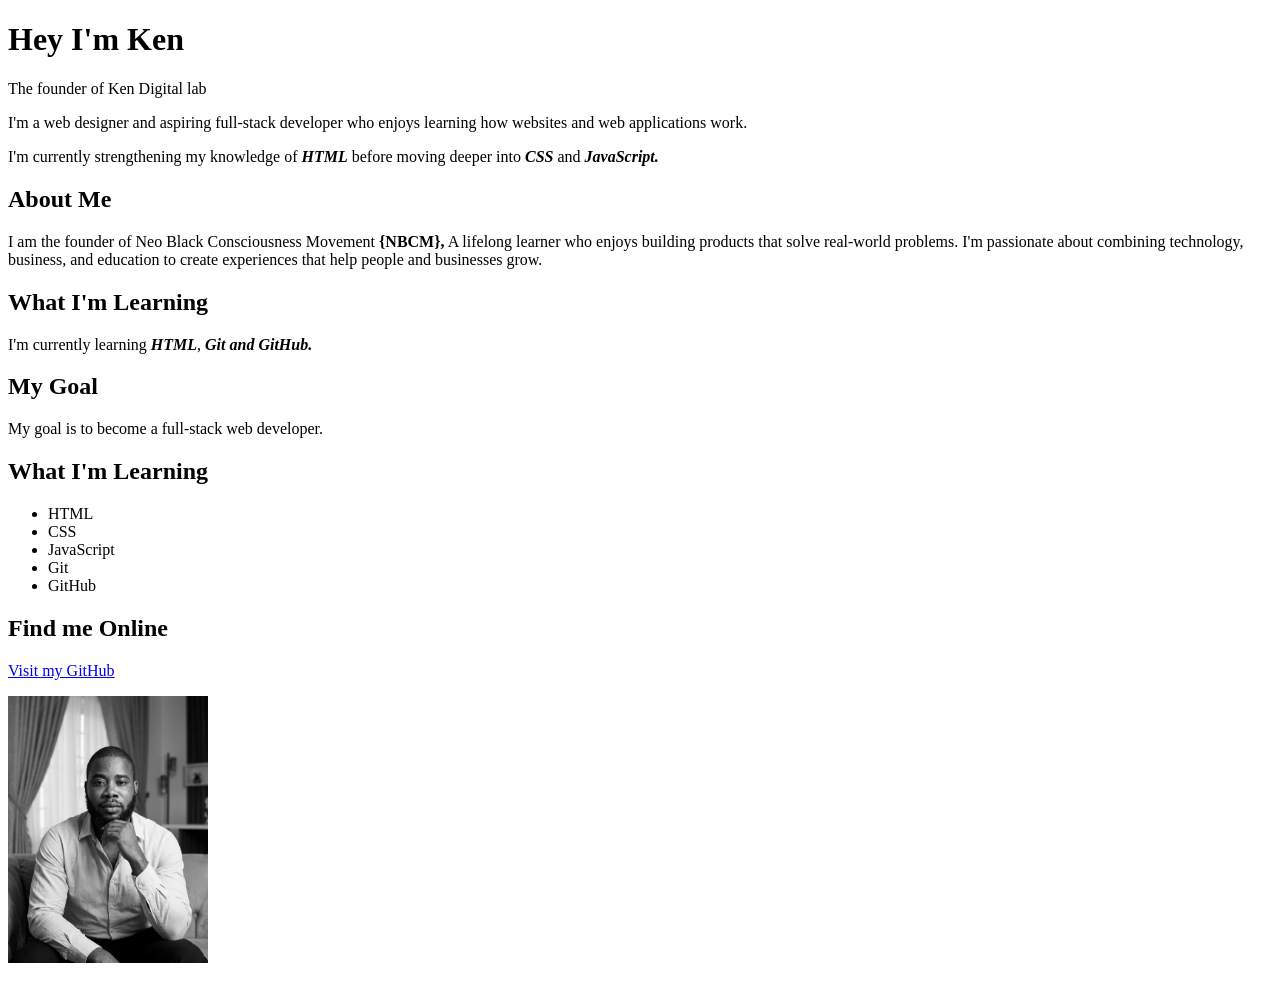
==== Projects/about-me/index.html @ 2eb99527 "Practice HTML structure, links, lists and images" ====
<!DOCTYPE html>
<html lang="en">
<head>
    <meta charset="UTF-8">
    <meta name="viewport" content="width=device-width, initial-scale=1.0">
    <title>About Imafe Kennedy</title>
</head>
<body>
<h1>Hey I'm Ken</h1>  
<p>The founder of Ken Digital lab</p>  
<p> I'm a web designer and aspiring full-stack developer who enjoys
    learning how websites and web applications work.</p>
<p> I'm currently strengthening my knowledge of <strong><em>HTML</em></strong> before moving
    deeper into <strong><em>CSS</em></strong> and <strong><em>JavaScript.</em></strong></p>

<!-- About me section -->

<h2>About Me</h2>
<p>I am the founder of Neo Black Consciousness Movement <strong>{NBCM},</strong> A lifelong learner who enjoys building products that solve real-world problems. I'm passionate about combining technology, business, and education to create experiences that help people and businesses grow.</p>

<h2>What I'm Learning</h2>
<p>I'm currently learning <strong><em>HTML</em></strong>, <strong><em>Git and GitHub.</em></strong></p>

<h2>My Goal</h2>
<p>My goal is to become a full-stack web developer.</p>

<h2>What I'm Learning</h2>
<ul>
    <li>HTML</li>
    <li>CSS</li>
    <li>JavaScript</li>
    <li>Git</li>
    <li>GitHub</li>
</ul>

<h2>Find me Online</h2>
<a href="https://github.com/digitaltemple07">Visit my GitHub</a>

<p>
<img src="../../Assets/images/ken.png" alt="Portrait of Ken" width="200">
</p>
 
</body>
</html>
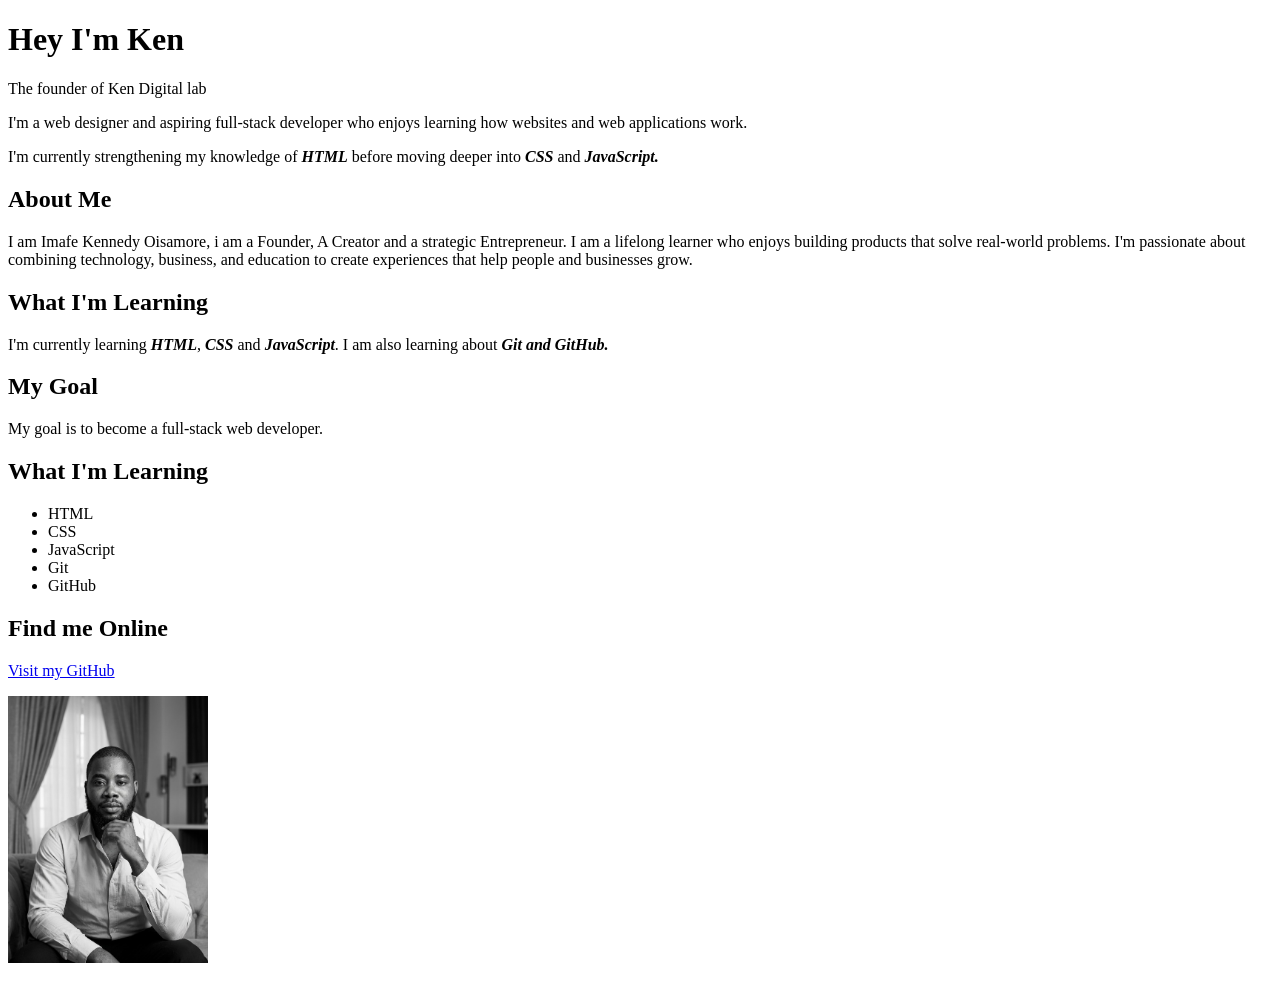
==== commit 2b0422b6: "Commit modified" ====
--- a/Projects/about-me/index.html
+++ b/Projects/about-me/index.html
@@ -16,10 +16,10 @@
 <!-- About me section -->
 
 <h2>About Me</h2>
-<p>I am the founder of Neo Black Consciousness Movement <strong>{NBCM},</strong> A lifelong learner who enjoys building products that solve real-world problems. I'm passionate about combining technology, business, and education to create experiences that help people and businesses grow.</p>
+<p>I am Imafe Kennedy Oisamore, i am a Founder, A Creator and a strategic Entrepreneur. I am a lifelong learner who enjoys building products that solve real-world problems. I'm passionate about combining technology, business, and education to create experiences that help people and businesses grow.</p>
 
 <h2>What I'm Learning</h2>
-<p>I'm currently learning <strong><em>HTML</em></strong>, <strong><em>Git and GitHub.</em></strong></p>
+<p>I'm currently learning <strong><em>HTML</em></strong>, <strong><em>CSS</em></strong> and <strong><em>JavaScript</em></strong>. I am also learning about <strong><em>Git and GitHub.</em></strong></p>
 
 <h2>My Goal</h2>
 <p>My goal is to become a full-stack web developer.</p>
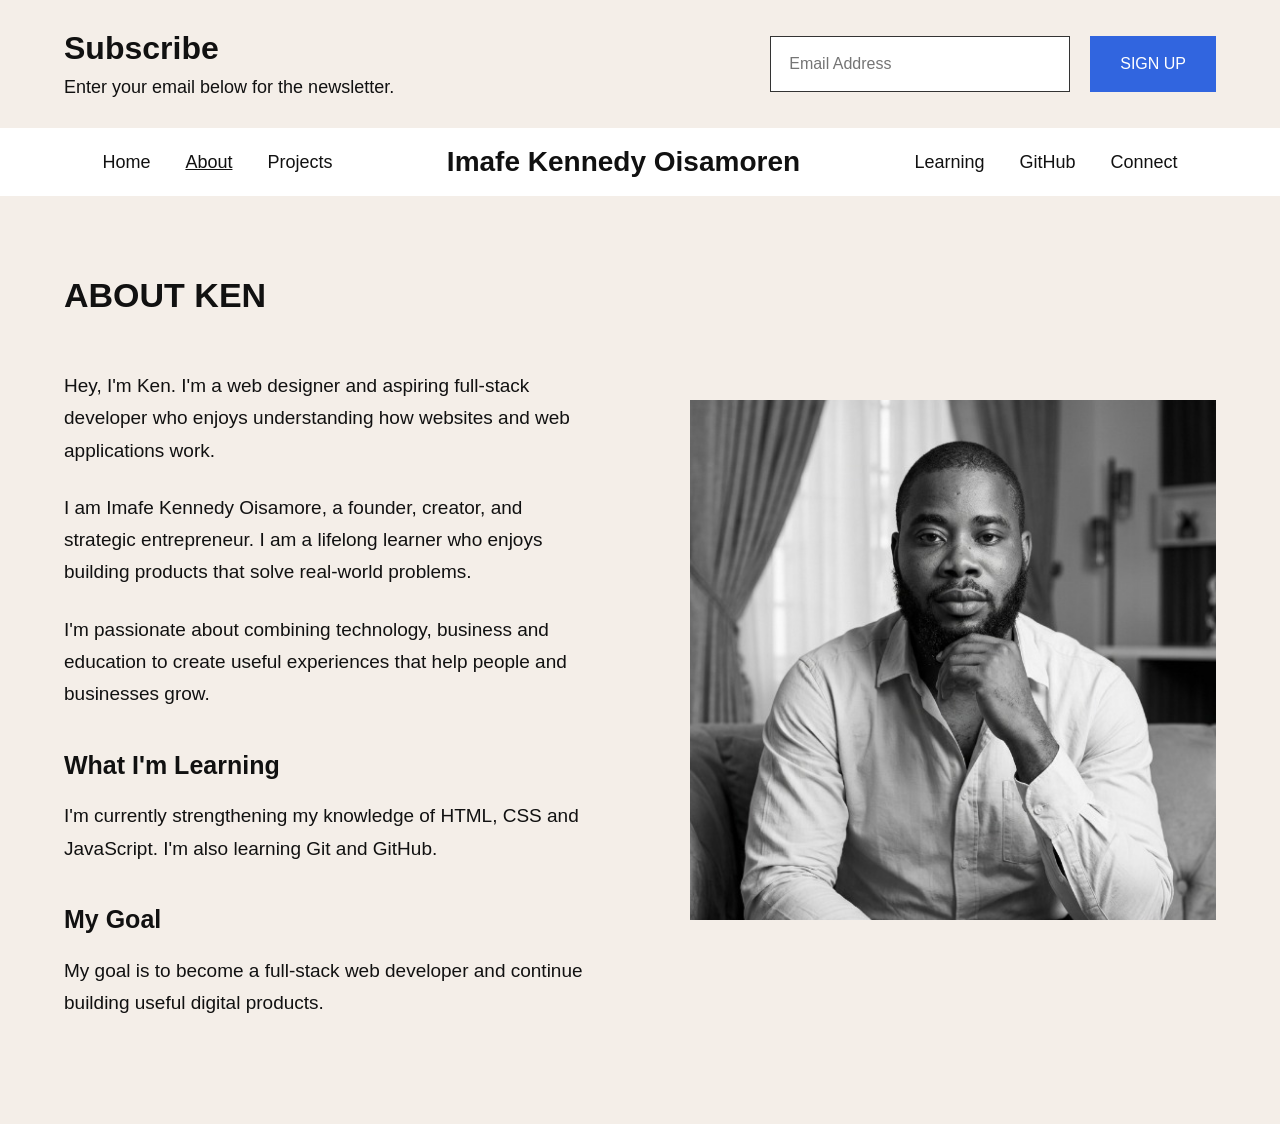
==== commit 9d36baae: "Add html and css modified" ====
--- a/Projects/about-me/index.html
+++ b/Projects/about-me/index.html
@@ -4,41 +4,116 @@
     <meta charset="UTF-8">
     <meta name="viewport" content="width=device-width, initial-scale=1.0">
     <title>About Imafe Kennedy</title>
+    <link rel="stylesheet" href="style.css">
 </head>
+
+
 <body>
-<h1>Hey I'm Ken</h1>  
-<p>The founder of Ken Digital lab</p>  
-<p> I'm a web designer and aspiring full-stack developer who enjoys
-    learning how websites and web applications work.</p>
-<p> I'm currently strengthening my knowledge of <strong><em>HTML</em></strong> before moving
-    deeper into <strong><em>CSS</em></strong> and <strong><em>JavaScript.</em></strong></p>
+    <!-- Newsletter Section -->
+    <section class="subscribe-section">
 
-<!-- About me section -->
+        <div class="subscribe-text">
+            <h2>Subscribe</h2>
 
-<h2>About Me</h2>
-<p>I am Imafe Kennedy Oisamore, i am a Founder, A Creator and a strategic Entrepreneur. I am a lifelong learner who enjoys building products that solve real-world problems. I'm passionate about combining technology, business, and education to create experiences that help people and businesses grow.</p>
+            <p>Enter your email below for the newsletter.</p>
+        </div>
 
-<h2>What I'm Learning</h2>
-<p>I'm currently learning <strong><em>HTML</em></strong>, <strong><em>CSS</em></strong> and <strong><em>JavaScript</em></strong>. I am also learning about <strong><em>Git and GitHub.</em></strong></p>
+        <form class="subscribe-form">
+            <input
+                type="email"
+                placeholder="Email Address"
+            >
 
-<h2>My Goal</h2>
-<p>My goal is to become a full-stack web developer.</p>
+            <button type="submit">SIGN UP</button>
+        </form>
 
-<h2>What I'm Learning</h2>
-<ul>
-    <li>HTML</li>
-    <li>CSS</li>
-    <li>JavaScript</li>
-    <li>Git</li>
-    <li>GitHub</li>
-</ul>
+    </section>
 
-<h2>Find me Online</h2>
-<a href="https://github.com/digitaltemple07">Visit my GitHub</a>
 
-<p>
-<img src="../../Assets/images/ken.png" alt="Portrait of Ken" width="200">
-</p>
- 
-</body>
-</html>+    <!-- Navigation -->
+    <nav class="navbar">
+
+        <div class="nav-left">
+            <a href="#">Home</a>
+            <a href="#" class="active">About</a>
+            <a href="#">Projects</a>
+        </div>
+
+
+        <div class="brand">
+            Imafe Kennedy Oisamoren
+        </div>
+
+
+        <div class="nav-right">
+            <a href="#">Learning</a>
+            <a href="https://github.com/digitaltemple07">
+                GitHub
+            </a>
+            <a href="#">Connect</a>
+        </div>
+
+    </nav>
+
+       <!-- Main About Section -->
+    <main class="about-section">
+
+        <div class="about-content">
+
+            <!-- Left Side -->
+            <div class="about-text">
+
+                <h1>ABOUT KEN</h1>
+
+                <p>
+                    Hey, I'm Ken. I'm a web designer and aspiring
+                    full-stack developer who enjoys understanding
+                    how websites and web applications work.
+                </p>
+
+                <p>
+                    I am Imafe Kennedy Oisamore, a founder, creator,
+                    and strategic entrepreneur. I am a lifelong learner
+                    who enjoys building products that solve real-world
+                    problems.
+                </p>
+
+                <p>
+                    I'm passionate about combining technology,
+                    business and education to create useful experiences
+                    that help people and businesses grow.
+                </p>
+
+
+                <h2>What I'm Learning</h2>
+
+                <p>
+                    I'm currently strengthening my knowledge of
+                    HTML, CSS and JavaScript. I'm also learning
+                    Git and GitHub.
+                </p>
+
+
+                <h2>My Goal</h2>
+
+                <p>
+                    My goal is to become a full-stack web developer
+                    and continue building useful digital products.
+                </p>
+
+            </div>
+
+
+            <!-- Right Side -->
+            <div class="about-image">
+
+                <img
+                    src="../../../Assets/images/ken.png"
+                    alt="Portrait of Ken"
+                >
+
+            </div>
+
+        </div>
+
+    </main>
--- a/Projects/about-me/style.css
+++ b/Projects/about-me/style.css
@@ -0,0 +1,259 @@
+* {
+    box-sizing: border-box;
+}
+
+
+body {
+    margin: 0;
+
+    font-family: Arial, Helvetica, sans-serif;
+
+    color: #111;
+
+    background-color: #f4eee8;
+}
+
+
+/* ========================
+   SUBSCRIBE
+======================== */
+
+.subscribe-section {
+    display: flex;
+
+    justify-content: space-between;
+
+    align-items: center;
+
+    padding: 30px 5%;
+}
+
+
+.subscribe-text h2 {
+    margin: 0 0 10px;
+
+    font-size: 32px;
+}
+
+
+.subscribe-text p {
+    margin: 0;
+
+    font-size: 18px;
+}
+
+
+.subscribe-form {
+    display: flex;
+
+    gap: 20px;
+}
+
+
+.subscribe-form input {
+    width: 300px;
+
+    padding: 18px;
+
+    border: 1px solid #333;
+
+    font-size: 16px;
+}
+
+
+.subscribe-form button {
+    padding: 18px 30px;
+
+    border: none;
+
+    background-color: #3165df;
+
+    color: white;
+
+    font-size: 16px;
+
+    cursor: pointer;
+}
+
+
+/* ========================
+   NAVIGATION
+======================== */
+
+.navbar {
+    display: flex;
+
+    justify-content: space-between;
+
+    align-items: center;
+
+    padding: 18px 8%;
+
+    background-color: white;
+}
+
+
+.nav-left,
+.nav-right {
+    display: flex;
+
+    gap: 35px;
+}
+
+
+.navbar a {
+    color: #111;
+
+    text-decoration: none;
+
+    font-size: 18px;
+}
+
+
+.navbar a:hover {
+    text-decoration: underline;
+}
+
+
+.navbar .active {
+    text-decoration: underline;
+}
+
+
+.brand {
+    font-size: 28px;
+
+    font-weight: bold;
+}
+
+
+/* ========================
+   ABOUT
+======================== */
+
+.about-section {
+    padding: 80px 5%;
+}
+
+
+.about-content {
+    max-width: 1500px;
+
+    margin: auto;
+
+    display: flex;
+
+    justify-content: space-between;
+
+    align-items: center;
+
+    gap: 100px;
+}
+
+
+.about-text {
+    flex: 1;
+}
+
+
+.about-text h1 {
+    margin-top: 0;
+
+    margin-bottom: 55px;
+
+    font-size: 34px;
+}
+
+
+.about-text h2 {
+    margin-top: 40px;
+
+    font-size: 25px;
+}
+
+
+.about-text p {
+    margin-bottom: 25px;
+
+    font-size: 19px;
+
+    line-height: 1.7;
+}
+
+
+.about-image {
+    flex: 1;
+}
+
+
+.about-image img {
+    display: block;
+
+    width: 100%;
+
+    max-width: 600px;
+
+    height: 520px;
+
+    object-fit: cover;
+}
+
+
+/* ========================
+   MOBILE DESIGN
+======================== */
+
+@media (max-width: 800px) {
+
+    .subscribe-section {
+        flex-direction: column;
+
+        align-items: flex-start;
+
+        gap: 25px;
+    }
+
+
+    .subscribe-form {
+        width: 100%;
+
+        flex-direction: column;
+    }
+
+
+    .subscribe-form input {
+        width: 100%;
+    }
+
+
+    .navbar {
+        flex-direction: column;
+
+        gap: 20px;
+    }
+
+
+    .nav-left,
+    .nav-right {
+        flex-wrap: wrap;
+
+        justify-content: center;
+
+        gap: 20px;
+    }
+
+
+    .about-content {
+        flex-direction: column;
+
+        gap: 40px;
+    }
+
+
+    .about-image img {
+        width: 100%;
+
+        height: auto;
+    }
+
+}
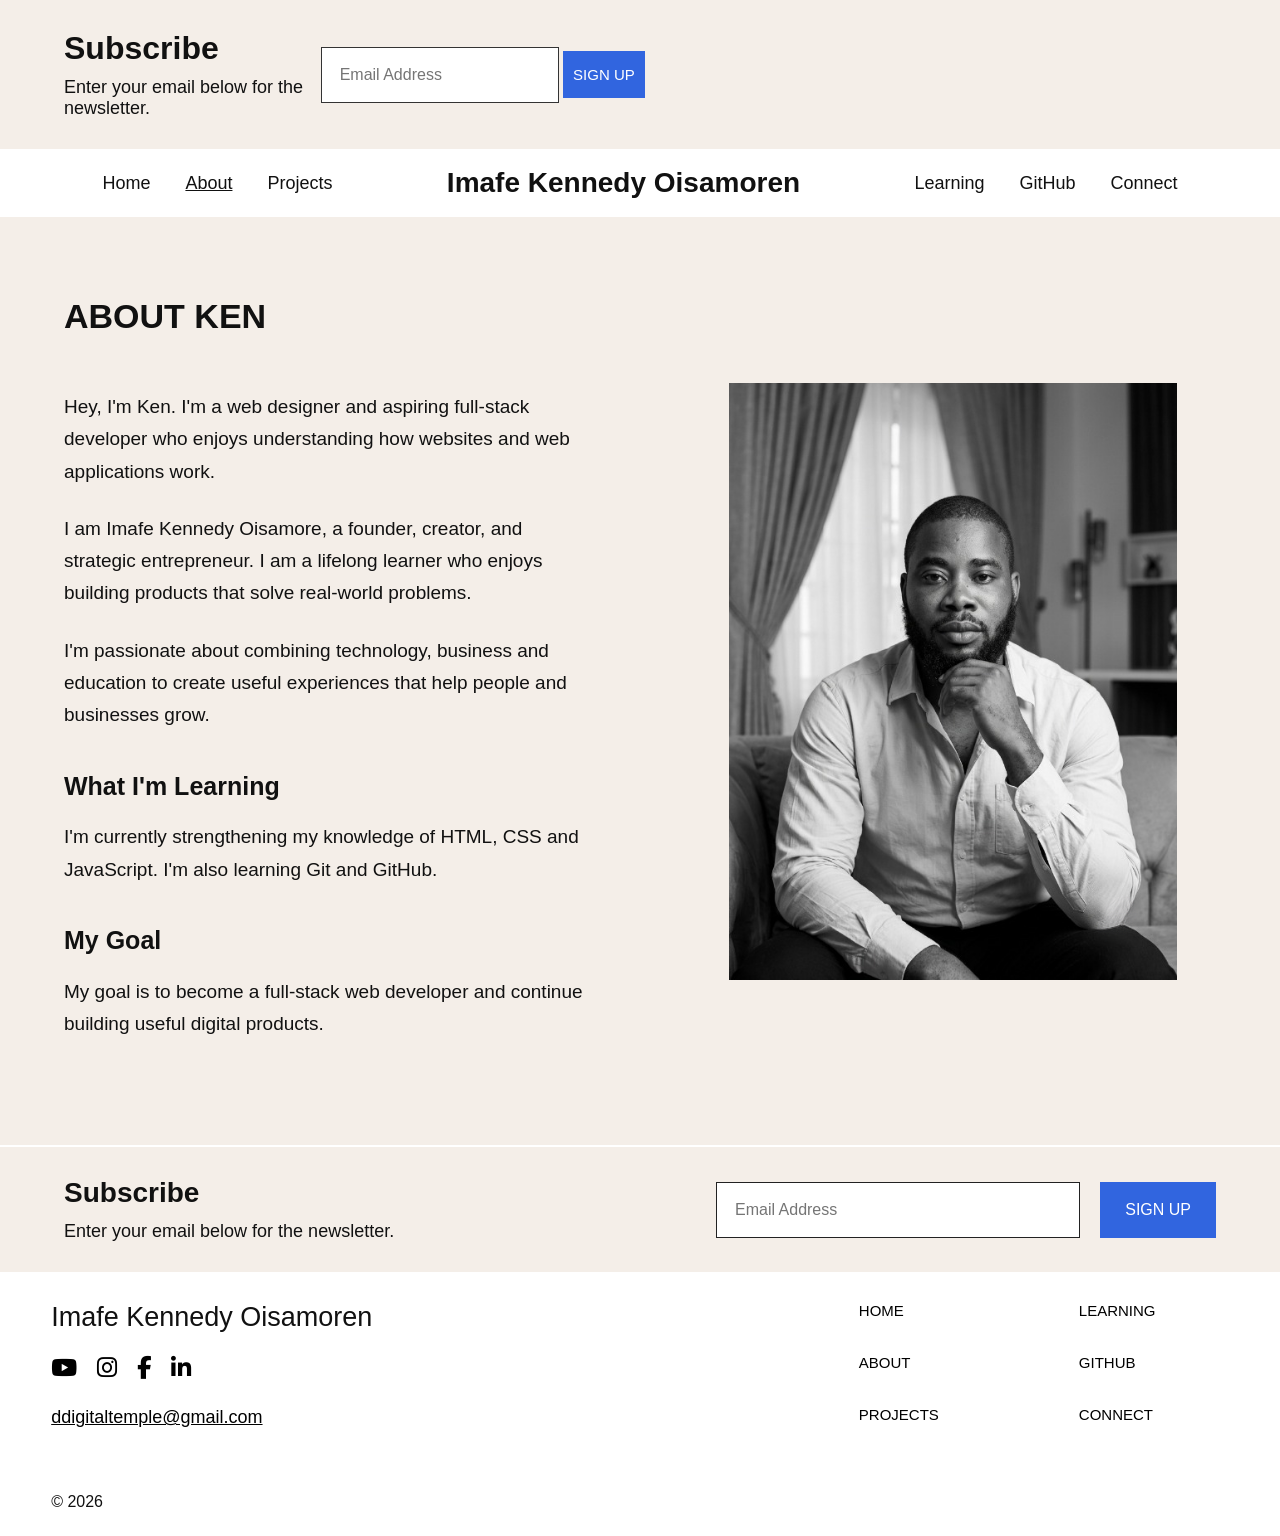
==== commit 5eea5d87: "Add updated changes" ====
--- a/Projects/about-me/index.html
+++ b/Projects/about-me/index.html
@@ -1,119 +1,159 @@
-<!DOCTYPE html>
+<!doctype html>
 <html lang="en">
-<head>
-    <meta charset="UTF-8">
-    <meta name="viewport" content="width=device-width, initial-scale=1.0">
+  <head>
+    <meta charset="UTF-8" />
+    <meta name="viewport" content="width=device-width, initial-scale=1.0" />
     <title>About Imafe Kennedy</title>
-    <link rel="stylesheet" href="style.css">
-</head>
+    <link rel="stylesheet" href="style.css" />
 
+    <link
+      rel="stylesheet"
+      href="https://cdnjs.cloudflare.com/ajax/libs/font-awesome/6.5.2/css/all.min.css"
+    />
+  </head>
 
-<body>
+  <body>
     <!-- Newsletter Section -->
     <section class="subscribe-section">
+      <div class="subscribe-text">
+        <h2>Subscribe</h2>
 
-        <div class="subscribe-text">
-            <h2>Subscribe</h2>
+        <p>Enter your email below for the newsletter.</p>
+      </div>
 
-            <p>Enter your email below for the newsletter.</p>
-        </div>
+      <form class="subscribe-form">
+        <input type="email" placeholder="Email Address" />
 
-        <form class="subscribe-form">
-            <input
-                type="email"
-                placeholder="Email Address"
-            >
-
-            <button type="submit">SIGN UP</button>
-        </form>
-
+        <button type="submit">SIGN UP</button>
+      </form>
     </section>
-
 
     <!-- Navigation -->
     <nav class="navbar">
+      <div class="nav-left">
+        <a href="#">Home</a>
+        <a href="#" class="active">About</a>
+        <a href="#">Projects</a>
+      </div>
 
-        <div class="nav-left">
-            <a href="#">Home</a>
-            <a href="#" class="active">About</a>
-            <a href="#">Projects</a>
+      <div class="brand">Imafe Kennedy Oisamoren</div>
+
+      <!-- Hamburger Menu -->
+      <button class="menu-toggle" aria-label="Open navigation menu">
+        <span></span>
+        <span></span>
+        <span></span>
+      </button>
+
+      <div class="nav-right">
+        <a href="#">Learning</a>
+        <a href="https://github.com/digitaltemple07"> GitHub </a>
+        <a href="#">Connect</a>
+      </div>
+    </nav>
+
+    <!-- Main About Section -->
+    <main class="about-section">
+      <div class="about-content">
+        <!-- Left Side -->
+        <div class="about-text">
+          <h1>ABOUT KEN</h1>
+
+          <p>
+            Hey, I'm Ken. I'm a web designer and aspiring full-stack developer
+            who enjoys understanding how websites and web applications work.
+          </p>
+
+          <p>
+            I am Imafe Kennedy Oisamore, a founder, creator, and strategic
+            entrepreneur. I am a lifelong learner who enjoys building products
+            that solve real-world problems.
+          </p>
+
+          <p>
+            I'm passionate about combining technology, business and education to
+            create useful experiences that help people and businesses grow.
+          </p>
+
+          <h2>What I'm Learning</h2>
+
+          <p>
+            I'm currently strengthening my knowledge of HTML, CSS and
+            JavaScript. I'm also learning Git and GitHub.
+          </p>
+
+          <h2>My Goal</h2>
+
+          <p>
+            My goal is to become a full-stack web developer and continue
+            building useful digital products.
+          </p>
         </div>
 
+        <!-- Right Side -->
+        <div class="about-image">
+          <img src="../../../Assets/images/ken.png" alt="Portrait of Ken" />
+        </div>
+      </div>
+    </main>
 
-        <div class="brand">
-            Imafe Kennedy Oisamoren
+    <!-- SUBSCRIBE SECTION -->
+
+    <section class="footer-subscribe">
+      <div class="footer-subscribe-text">
+        <h2>Subscribe</h2>
+        <p>Enter your email below for the newsletter.</p>
+      </div>
+
+      <form class="footer-subscribe-form">
+        <input type="email" placeholder="Email Address" />
+        <button type="submit">SIGN UP</button>
+      </form>
+    </section>
+
+    <!-- FOOTER -->
+
+    <footer class="footer">
+      <div class="footer-left">
+        <h2>Imafe Kennedy Oisamoren</h2>
+
+        <div class="social-links">
+          <a href="#" aria-label="YouTube">
+            <i class="fa-brands fa-youtube"></i>
+          </a>
+
+          <a href="#" aria-label="Instagram">
+            <i class="fa-brands fa-instagram"></i>
+          </a>
+
+          <a href="#" aria-label="Facebook">
+            <i class="fa-brands fa-facebook-f"></i>
+          </a>
+
+          <a href="#" aria-label="LinkedIn">
+            <i class="fa-brands fa-linkedin-in"></i>
+          </a>
+        </div>
+        <a class="footer-email" href="mailto:ddigitaltemple@gmail.com">
+          ddigitaltemple@gmail.com
+        </a>
+      </div>
+
+      <div class="footer-links">
+        <div>
+          <a href="#">HOME</a>
+          <a href="#">ABOUT</a>
+          <a href="#">PROJECTS</a>
         </div>
 
+        <div>
+          <a href="#">LEARNING</a>
+          <a href="#">GITHUB</a>
+          <a href="#">CONNECT</a>
+        </div>
+      </div>
 
-        <div class="nav-right">
-            <a href="#">Learning</a>
-            <a href="https://github.com/digitaltemple07">
-                GitHub
-            </a>
-            <a href="#">Connect</a>
-        </div>
-
-    </nav>
-
-       <!-- Main About Section -->
-    <main class="about-section">
-
-        <div class="about-content">
-
-            <!-- Left Side -->
-            <div class="about-text">
-
-                <h1>ABOUT KEN</h1>
-
-                <p>
-                    Hey, I'm Ken. I'm a web designer and aspiring
-                    full-stack developer who enjoys understanding
-                    how websites and web applications work.
-                </p>
-
-                <p>
-                    I am Imafe Kennedy Oisamore, a founder, creator,
-                    and strategic entrepreneur. I am a lifelong learner
-                    who enjoys building products that solve real-world
-                    problems.
-                </p>
-
-                <p>
-                    I'm passionate about combining technology,
-                    business and education to create useful experiences
-                    that help people and businesses grow.
-                </p>
-
-
-                <h2>What I'm Learning</h2>
-
-                <p>
-                    I'm currently strengthening my knowledge of
-                    HTML, CSS and JavaScript. I'm also learning
-                    Git and GitHub.
-                </p>
-
-
-                <h2>My Goal</h2>
-
-                <p>
-                    My goal is to become a full-stack web developer
-                    and continue building useful digital products.
-                </p>
-
-            </div>
-
-
-            <!-- Right Side -->
-            <div class="about-image">
-
-                <img
-                    src="../../../Assets/images/ken.png"
-                    alt="Portrait of Ken"
-                >
-
-            </div>
-
-        </div>
-
-    </main>
+      <p class="copyright">© 2026</p>
+    </footer>
+  </body>
+</html>
--- a/Projects/about-me/style.css
+++ b/Projects/about-me/style.css
@@ -1,259 +1,610 @@
 * {
-    box-sizing: border-box;
-}
-
+  box-sizing: border-box;
+}
 
 body {
-    margin: 0;
-
-    font-family: Arial, Helvetica, sans-serif;
-
-    color: #111;
-
-    background-color: #f4eee8;
-}
-
+  margin: 0;
+
+  font-family: Arial, Helvetica, sans-serif;
+
+  color: #111;
+
+  background-color: #f4eee8;
+}
 
 /* ========================
    SUBSCRIBE
 ======================== */
 
 .subscribe-section {
-    display: flex;
-
-    justify-content: space-between;
-
-    align-items: center;
-
-    padding: 30px 5%;
-}
-
+  display: flex;
+
+  justify-content: space-between;
+
+  align-items: center;
+
+  padding: 30px 5%;
+}
 
 .subscribe-text h2 {
-    margin: 0 0 10px;
-
-    font-size: 32px;
-}
-
+  margin: 0 0 10px;
+
+  font-size: 32px;
+}
 
 .subscribe-text p {
-    margin: 0;
-
-    font-size: 18px;
-}
-
+  margin: 0;
+
+  font-size: 18px;
+
+  max-width: 420px;
+}
 
 .subscribe-form {
-    display: flex;
-
-    gap: 20px;
-}
-
+  gap: 12px;
+
+  width: 100%;
+
+  max-width: none;
+
+  flex-direction: row;
+}
 
 .subscribe-form input {
-    width: 300px;
-
-    padding: 18px;
-
-    border: 1px solid #333;
-
-    font-size: 16px;
-}
-
+  flex: 1;
+
+  min-width: 0;
+
+  width: auto;
+
+  padding: 18px;
+
+  border: 1px solid #333;
+
+  font-size: 16px;
+}
 
 .subscribe-form button {
-    padding: 18px 30px;
-
-    border: none;
-
-    background-color: #3165df;
-
-    color: white;
-
-    font-size: 16px;
-
-    cursor: pointer;
-}
-
+  padding: 15px 10px;
+
+  border: none;
+
+  background-color: #3165df;
+
+  color: white;
+
+  font-size: 15px;
+
+  cursor: pointer;
+
+  flex-shrink: 0;
+
+  flex: 0 0 105px;
+}
 
 /* ========================
    NAVIGATION
 ======================== */
 
 .navbar {
-    display: flex;
-
-    justify-content: space-between;
-
-    align-items: center;
-
-    padding: 18px 8%;
-
-    background-color: white;
-}
-
+  display: flex;
+
+  justify-content: space-between;
+
+  align-items: center;
+
+  padding: 18px 8%;
+
+  background-color: white;
+}
 
 .nav-left,
 .nav-right {
-    display: flex;
-
-    gap: 35px;
-}
-
+  display: flex;
+
+  gap: 35px;
+}
 
 .navbar a {
-    color: #111;
-
-    text-decoration: none;
-
-    font-size: 18px;
-}
-
+  color: #111;
+
+  text-decoration: none;
+
+  font-size: 18px;
+}
 
 .navbar a:hover {
-    text-decoration: underline;
-}
-
+  text-decoration: underline;
+}
 
 .navbar .active {
-    text-decoration: underline;
-}
-
+  text-decoration: underline;
+}
 
 .brand {
-    font-size: 28px;
-
-    font-weight: bold;
-}
-
+  font-size: 28px;
+
+  font-weight: bold;
+}
+
+/* Hamburger */
+
+.menu-toggle {
+  display: none;
+
+  background: none;
+
+  border: none;
+
+  padding: 0;
+
+  cursor: pointer;
+}
+
+.menu-toggle span {
+  display: block;
+
+  width: 42px;
+
+  height: 3px;
+
+  background-color: #111;
+
+  margin: 7px 0;
+}
 
 /* ========================
    ABOUT
 ======================== */
 
 .about-section {
-    padding: 80px 5%;
-}
-
+  padding: 80px 5%;
+}
 
 .about-content {
-    max-width: 1500px;
-
-    margin: auto;
-
-    display: flex;
-
-    justify-content: space-between;
-
-    align-items: center;
-
-    gap: 100px;
-}
-
+  max-width: 1500px;
+
+  margin: auto;
+
+  display: flex;
+
+  justify-content: space-between;
+
+  align-items: center;
+
+  gap: 100px;
+}
 
 .about-text {
-    flex: 1;
-}
-
+  flex: 1;
+}
 
 .about-text h1 {
-    margin-top: 0;
-
-    margin-bottom: 55px;
-
-    font-size: 34px;
-}
-
+  margin-top: 0;
+
+  margin-bottom: 55px;
+
+  font-size: 34px;
+}
 
 .about-text h2 {
-    margin-top: 40px;
-
-    font-size: 25px;
-}
-
+  margin-top: 40px;
+
+  font-size: 25px;
+}
 
 .about-text p {
-    margin-bottom: 25px;
-
-    font-size: 19px;
-
-    line-height: 1.7;
-}
-
+  margin-bottom: 25px;
+
+  font-size: 19px;
+
+  line-height: 1.7;
+}
 
 .about-image {
-    flex: 1;
-}
-
+  flex: 1;
+
+  display: flex;
+  justify-content: center;
+  align-items: center;
+}
 
 .about-image img {
-    display: block;
-
-    width: 100%;
-
-    max-width: 600px;
-
-    height: 520px;
-
-    object-fit: cover;
-}
-
+  display: block;
+
+  width: 85%;
+
+  max-width: 520px;
+
+  height: auto;
+
+  object-fit: cover;
+
+  /* margin: 0 auto; */
+}
+
+/* ========================
+   FOOTER SUBSCRIBE
+======================== */
+
+.footer-subscribe {
+  display: flex;
+  justify-content: space-between;
+  align-items: center;
+
+  padding: 30px 5%;
+
+  background-color: #f4eee8;
+
+  border-top: 2px solid white;
+}
+
+.footer-subscribe-text h2 {
+  margin: 0 0 12px;
+  font-size: 28px;
+}
+
+.footer-subscribe-text p {
+  margin: 0;
+  font-size: 18px;
+}
+
+.footer-subscribe-form {
+  display: flex;
+  gap: 20px;
+
+  width: 500px;
+}
+
+.footer-subscribe-form input {
+  flex: 1;
+  min-width: 0;
+
+  padding: 18px;
+
+  font-size: 16px;
+
+  border: 1px solid #222;
+}
+
+.footer-subscribe-form button {
+  padding: 18px 25px;
+
+  border: none;
+
+  background-color: #3165df;
+  color: white;
+
+  font-size: 16px;
+
+  cursor: pointer;
+}
+
+/* ========================
+   FOOTER
+======================== */
+
+.footer {
+  display: grid;
+
+  grid-template-columns: 1fr auto;
+
+  grid-template-rows: auto auto;
+
+  column-gap: 100px;
+
+  padding: 30px 4% 25px;
+
+  background-color: white;
+}
+
+/* LEFT SIDE */
+
+.footer-left {
+  grid-column: 1;
+  grid-row: 1;
+}
+
+.footer-left h2 {
+  margin: 0 0 22px;
+
+  font-size: 27px;
+
+  font-weight: 500;
+}
+
+.social-links {
+  display: flex;
+
+  align-items: center;
+
+  gap: 20px;
+
+  margin-bottom: 25px;
+}
+
+.social-links a {
+  color: black;
+
+  font-size: 23px;
+
+  text-decoration: none;
+}
+
+.footer-email {
+  display: inline-block;
+
+  /* margin-bottom: 65px; */
+
+  color: black;
+
+  font-size: 18px;
+}
+
+/* RIGHT MENU */
+
+.footer-links {
+  grid-column: 2;
+  grid-row: 1;
+
+  justify-self: end;
+
+  display: grid;
+
+  grid-template-columns: 150px 150px;
+
+  column-gap: 70px;
+}
+
+.footer-links div {
+  display: flex;
+
+  flex-direction: column;
+
+  gap: 35px;
+}
+
+.footer-links a {
+  color: black;
+
+  text-decoration: none;
+
+  font-size: 16px;
+}
+
+/* .footer-links a:hover {
+  text-decoration: underline;
+} */
+
+/* COPYRIGHT */
+
+/* .copyright {
+  margin: 0;
+
+  font-size: 16px;
+} */
+
+.copyright {
+  grid-column: 1 / -1;
+
+  grid-row: 2;
+
+  margin: 65px 0 0;
+
+  font-size: 16px;
+}
+
+/* Footer Navigation */
+
+/* .footer-links {
+  display: flex;
+
+  gap: 100px;
+} */
+
+.footer-links {
+  grid-column: 2;
+  grid-row: 1;
+
+  justify-self: end;
+
+  display: grid;
+
+  grid-template-columns: 150px 150px;
+
+  column-gap: 70px;
+}
+
+.footer-links div {
+  display: flex;
+  flex-direction: column;
+
+  gap: 35px;
+}
+
+.footer-links a {
+  color: black;
+
+  text-decoration: none;
+
+  font-size: 15px;
+}
+
+.footer-links a:hover {
+  text-decoration: underline;
+}
 
 /* ========================
    MOBILE DESIGN
 ======================== */
 
 @media (max-width: 800px) {
-
-    .subscribe-section {
-        flex-direction: column;
-
-        align-items: flex-start;
-
-        gap: 25px;
-    }
-
-
-    .subscribe-form {
-        width: 100%;
-
-        flex-direction: column;
-    }
-
-
-    .subscribe-form input {
-        width: 100%;
-    }
-
-
-    .navbar {
-        flex-direction: column;
-
-        gap: 20px;
-    }
-
-
-    .nav-left,
-    .nav-right {
-        flex-wrap: wrap;
-
-        justify-content: center;
-
-        gap: 20px;
-    }
-
-
-    .about-content {
-        flex-direction: column;
-
-        gap: 40px;
-    }
-
-
-    .about-image img {
-        width: 100%;
-
-        height: auto;
-    }
-
-}+  /* MY SUBSCRIBE MOBILE CSS*/
+  /* MY NAVIGATION MOBILE SCC */
+  /* MY ABOUT MOBILE CSS */
+
+  /* ========================
+   MOBILE FOOTER
+======================== */
+
+  .subscribe-section {
+    flex-direction: column;
+    align-items: flex-start;
+    gap: 35px;
+    padding: 35px 6%;
+  }
+
+  .subscribe-text h2 {
+    font-size: 28px;
+  }
+
+  .subscribe-text p {
+    font-size: 18px;
+    line-height: 1.5;
+    max-width: 330px;
+  }
+
+  .subscribe-form {
+    width: 100%;
+    max-width: none;
+    display: flex;
+    flex-direction: row;
+    gap: 12px;
+  }
+
+  .subscribe-form input {
+    flex: 1;
+    min-width: 0;
+    width: auto;
+    padding: 15px;
+    font-size: 16px;
+  }
+
+  .subscribe-form button {
+    flex: 0 0 105px;
+    padding: 15px 10px;
+    font-size: 15px;
+  }
+
+  /* NAVIGATION */
+
+  .navbar {
+    flex-direction: row;
+    justify-content: space-between;
+    align-items: center;
+    padding: 28px 6%;
+  }
+
+  .nav-left,
+  .nav-right {
+    display: none;
+  }
+
+  .brand {
+    font-size: 22px;
+    font-weight: 600;
+  }
+
+  .menu-toggle {
+    display: block;
+  }
+
+  /* ABOUT SECTION */
+
+  .about-content {
+    flex-direction: column;
+    align-items: stretch;
+    gap: 40px;
+  }
+
+  .about-text {
+    width: 100%;
+    flex: none;
+  }
+
+  .about-image {
+    width: 100%;
+    display: flex;
+    justify-content: center;
+  }
+
+  .about-image img {
+    width: 85%;
+    max-width: 500%;
+    height: auto;
+    margin: 0 auto;
+    display: block;
+  }
+
+  /* ========================
+   MOBILE FOOTER
+======================== */
+  .footer {
+    display: block;
+
+    padding: 45px 6% 30px;
+
+    /* background-color: white; */
+  }
+
+  .footer-left h2 {
+    margin: 0 0 30px;
+
+    font-size: 26px;
+    font-weight: 500;
+  }
+
+  .social-links {
+    display: flex;
+
+    gap: 20px;
+
+    margin-bottom: 35px;
+  }
+
+  .social-links a {
+    font-size: 23px;
+  }
+
+  .footer-email {
+    display: inline-block;
+
+    margin-bottom: 55px;
+
+    font-size: 17px;
+  }
+
+  /* MOBILE FOOTER LINKS */
+
+  .footer-links {
+    display: grid;
+
+    grid-template-columns: 1fr 1fr;
+
+    column-gap: 55px;
+
+    width: 100%;
+
+    /* margin-bottom: 55px; */
+  }
+
+  .footer-links div {
+    display: flex;
+
+    flex-direction: column;
+
+    gap: 32px;
+  }
+
+  .footer-links a {
+    font-size: 16px;
+  }
+
+  /* COPYRIGHT */
+
+  .copyright {
+    margin-top: 55px;
+
+    font-size: 16px;
+  }
+}
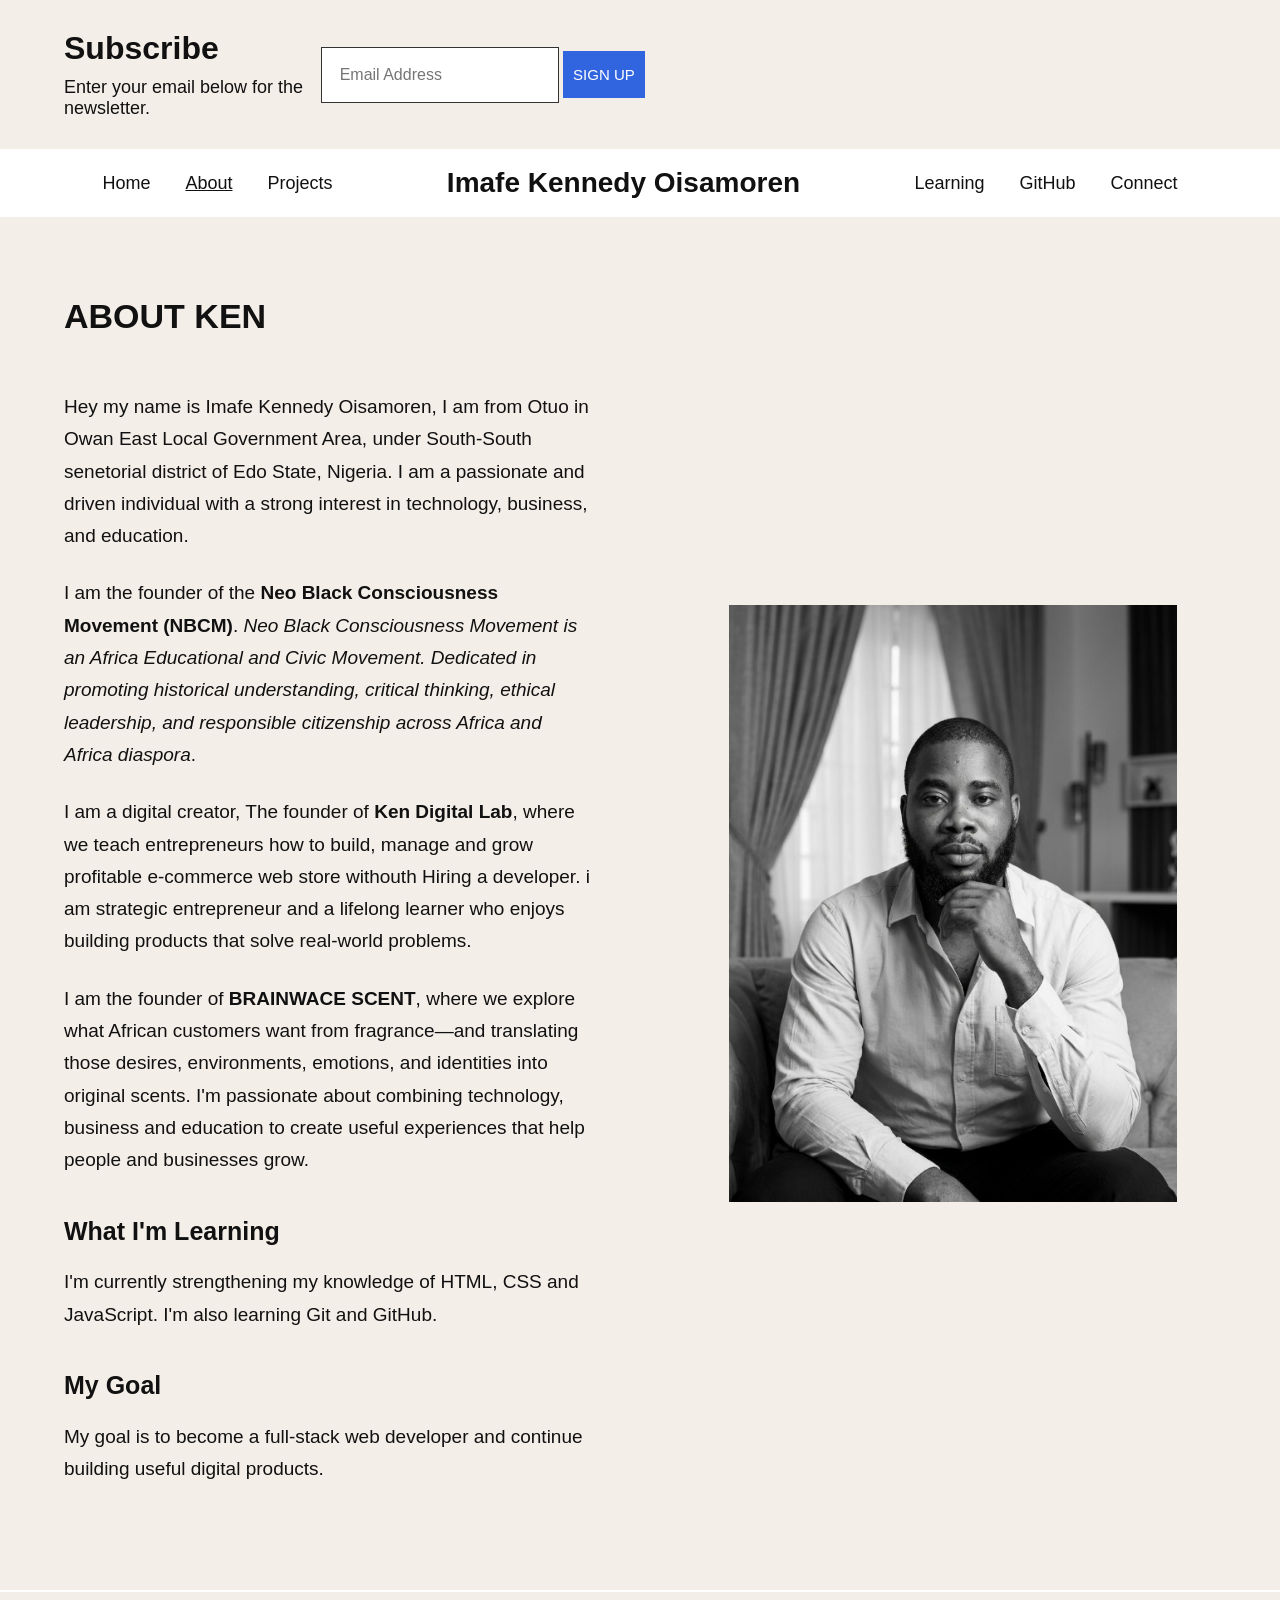
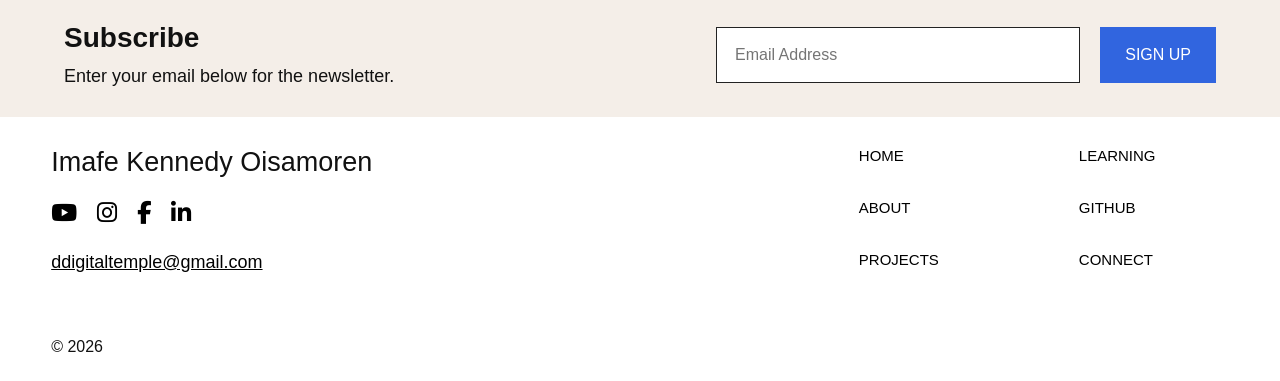
==== commit 55717291: "save current changes" ====
--- a/Projects/about-me/index.html
+++ b/Projects/about-me/index.html
@@ -60,19 +60,38 @@
           <h1>ABOUT KEN</h1>
 
           <p>
-            Hey, I'm Ken. I'm a web designer and aspiring full-stack developer
-            who enjoys understanding how websites and web applications work.
+            Hey my name is Imafe Kennedy Oisamoren, I am from Otuo in Owan East
+            Local Government Area, under South-South senetorial district of Edo
+            State, Nigeria. I am a passionate and driven individual with a
+            strong interest in technology, business, and education.
           </p>
 
           <p>
-            I am Imafe Kennedy Oisamore, a founder, creator, and strategic
-            entrepreneur. I am a lifelong learner who enjoys building products
-            that solve real-world problems.
+            I am the founder of the
+            <strong>Neo Black Consciousness Movement (NBCM)</strong>.
+            <em
+              >Neo Black Consciousness Movement is an Africa Educational and
+              Civic Movement. Dedicated in promoting historical understanding,
+              critical thinking, ethical leadership, and responsible citizenship
+              across Africa and Africa diaspora</em
+            >.
           </p>
 
           <p>
-            I'm passionate about combining technology, business and education to
-            create useful experiences that help people and businesses grow.
+            I am a digital creator, The founder of
+            <strong>Ken Digital Lab</strong>, where we teach entrepreneurs how
+            to build, manage and grow profitable e-commerce web store withouth
+            Hiring a developer. i am strategic entrepreneur and a lifelong
+            learner who enjoys building products that solve real-world problems.
+          </p>
+
+          <p>
+            I am the founder of <strong>BRAINWACE SCENT</strong>, where we
+            explore what African customers want from fragrance—and translating
+            those desires, environments, emotions, and identities into original
+            scents. I'm passionate about combining technology, business and
+            education to create useful experiences that help people and
+            businesses grow.
           </p>
 
           <h2>What I'm Learning</h2>
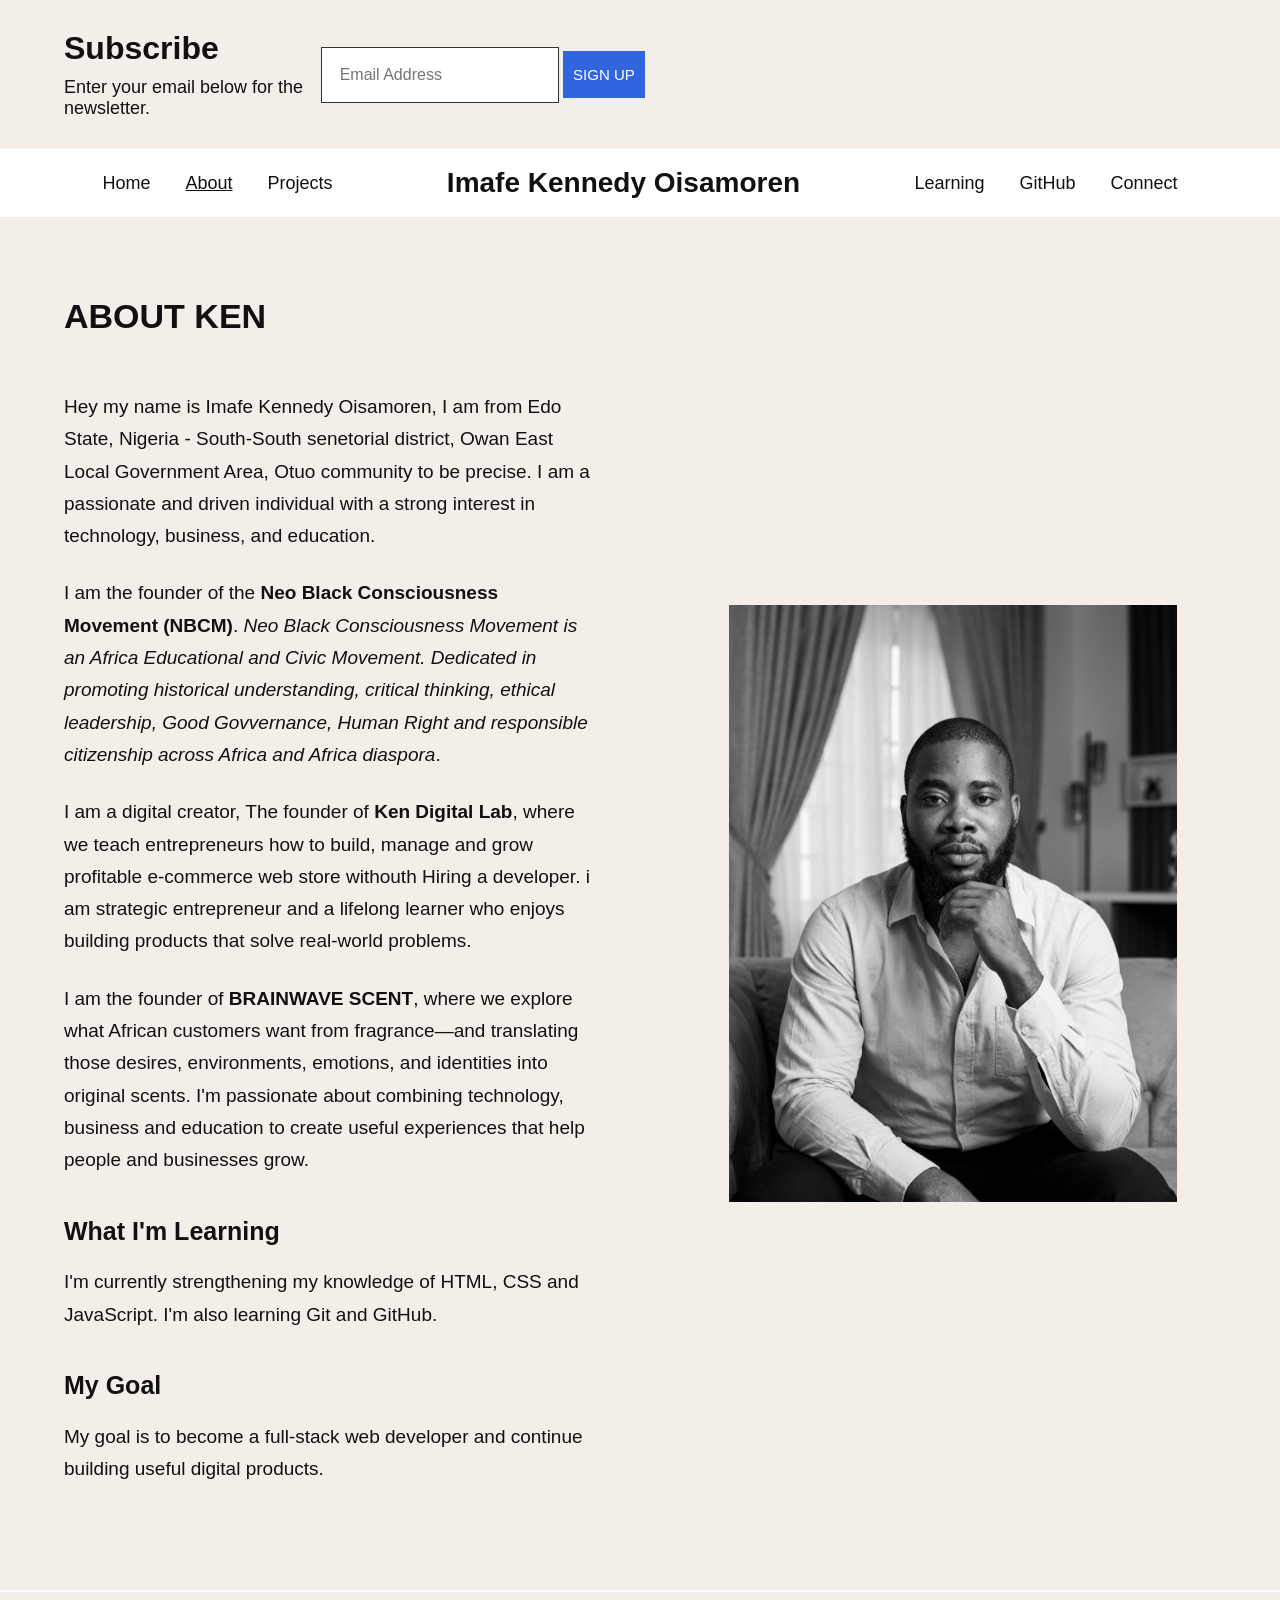
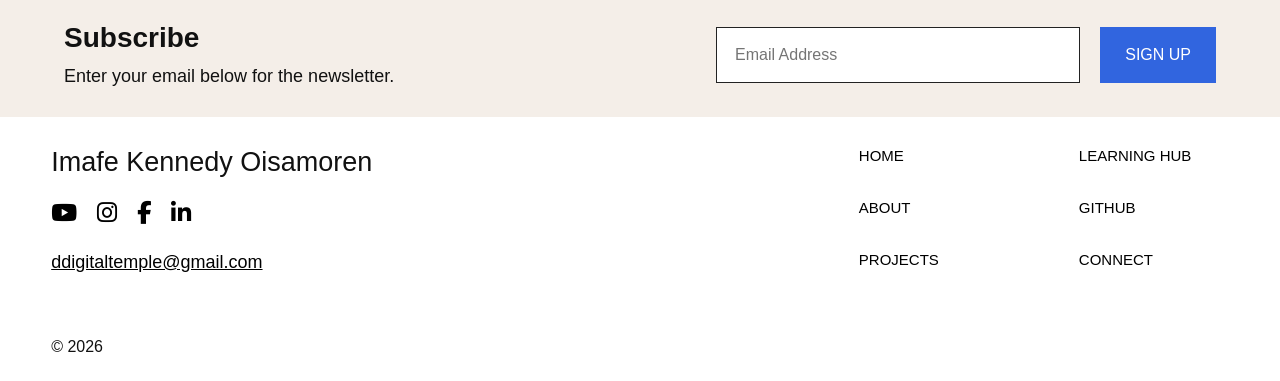
==== commit 6cd331f1: "Add home page" ====
--- a/Projects/about-me/index.html
+++ b/Projects/about-me/index.html
@@ -60,10 +60,11 @@
           <h1>ABOUT KEN</h1>
 
           <p>
-            Hey my name is Imafe Kennedy Oisamoren, I am from Otuo in Owan East
-            Local Government Area, under South-South senetorial district of Edo
-            State, Nigeria. I am a passionate and driven individual with a
-            strong interest in technology, business, and education.
+            Hey my name is Imafe Kennedy Oisamoren, I am from Edo State, Nigeria
+            - South-South senetorial district, Owan East Local Government Area,
+            Otuo community to be precise. I am a passionate and driven
+            individual with a strong interest in technology, business, and
+            education.
           </p>
 
           <p>
@@ -72,8 +73,9 @@
             <em
               >Neo Black Consciousness Movement is an Africa Educational and
               Civic Movement. Dedicated in promoting historical understanding,
-              critical thinking, ethical leadership, and responsible citizenship
-              across Africa and Africa diaspora</em
+              critical thinking, ethical leadership, Good Govvernance, Human
+              Right and responsible citizenship across Africa and Africa
+              diaspora</em
             >.
           </p>
 
@@ -86,7 +88,7 @@
           </p>
 
           <p>
-            I am the founder of <strong>BRAINWACE SCENT</strong>, where we
+            I am the founder of <strong>BRAINWAVE SCENT</strong>, where we
             explore what African customers want from fragrance—and translating
             those desires, environments, emotions, and identities into original
             scents. I'm passionate about combining technology, business and
@@ -166,7 +168,7 @@
         </div>
 
         <div>
-          <a href="#">LEARNING</a>
+          <a href="#">LEARNING HUB</a>
           <a href="#">GITHUB</a>
           <a href="#">CONNECT</a>
         </div>
